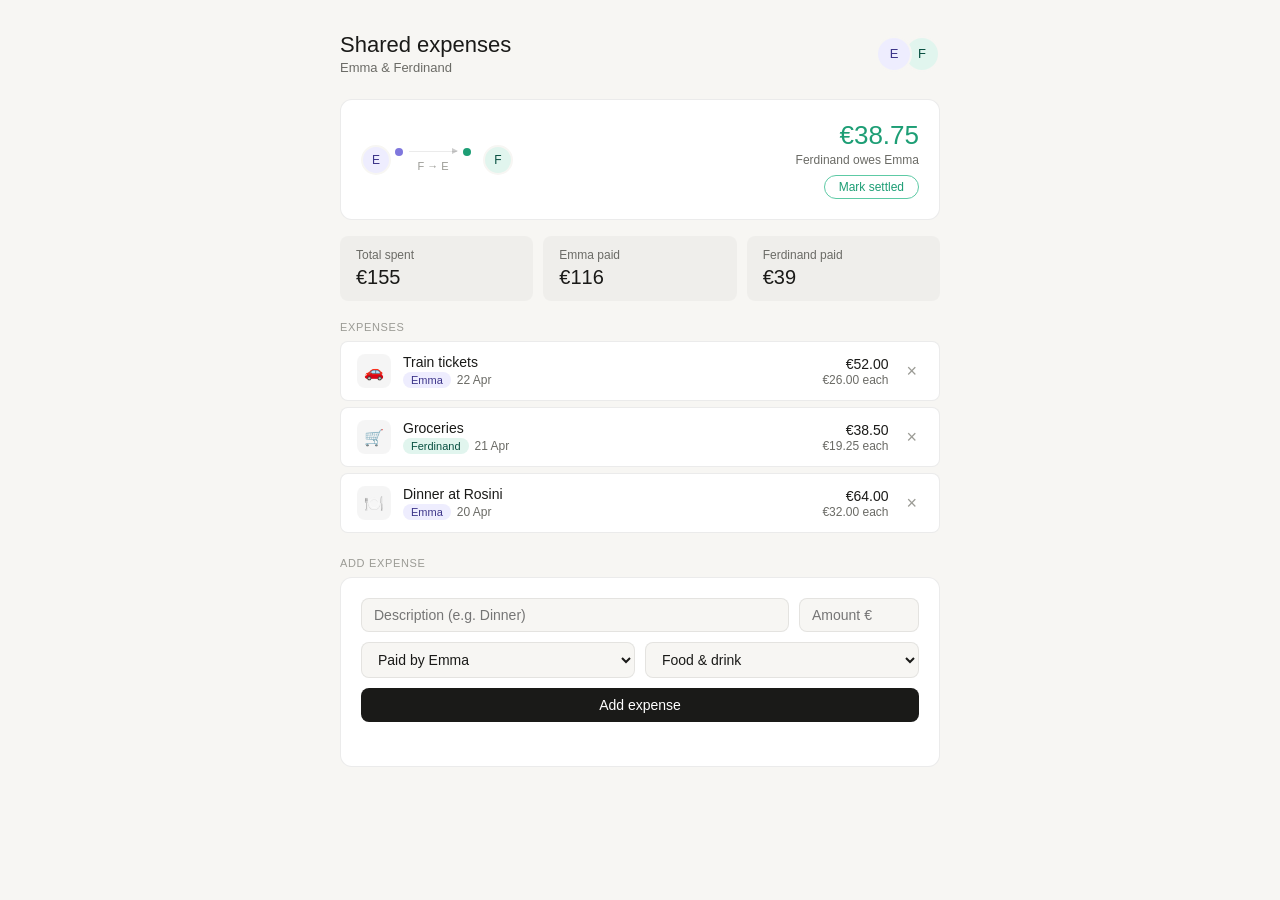
==== index.html @ 4641d456 "initial draft" ====
<!doctype html>
<html lang="en">
    <head>
        <meta charset="UTF-8" />
        <meta name="viewport" content="width=device-width, initial-scale=1.0" />
        <title>Emma & Ferdinand — Shared Expenses</title>
        <style>
            *,
            *::before,
            *::after {
                box-sizing: border-box;
                margin: 0;
                padding: 0;
            }

            :root {
                --bg: #f7f6f3;
                --surface: #ffffff;
                --border: rgba(0, 0, 0, 0.08);
                --border-hover: rgba(0, 0, 0, 0.16);
                --text-primary: #1a1a18;
                --text-secondary: #6b6b66;
                --text-muted: #9b9b95;
                --purple-bg: #eeedfe;
                --purple-text: #3c3489;
                --teal-bg: #e1f5ee;
                --teal-text: #085041;
                --teal-mid: #1d9e75;
                --coral: #d85a30;
                --radius-md: 8px;
                --radius-lg: 12px;
            }

            body {
                font-family:
                    -apple-system, BlinkMacSystemFont, "Segoe UI", sans-serif;
                background: var(--bg);
                color: var(--text-primary);
                min-height: 100vh;
                padding: 2rem 1rem;
            }

            .app {
                max-width: 600px;
                margin: 0 auto;
            }

            /* Header */
            .header {
                display: flex;
                align-items: center;
                justify-content: space-between;
                margin-bottom: 1.5rem;
            }
            .header h1 {
                font-size: 22px;
                font-weight: 500;
            }
            .header .subtitle {
                font-size: 13px;
                color: var(--text-secondary);
                margin-top: 2px;
            }
            .avatars {
                display: flex;
            }
            .avatar {
                width: 36px;
                height: 36px;
                border-radius: 50%;
                display: flex;
                align-items: center;
                justify-content: center;
                font-size: 13px;
                font-weight: 500;
                border: 2px solid var(--bg);
            }
            .av-e {
                background: var(--purple-bg);
                color: var(--purple-text);
                margin-right: -8px;
                z-index: 1;
            }
            .av-f {
                background: var(--teal-bg);
                color: var(--teal-text);
            }

            /* Balance card */
            .balance-card {
                background: var(--surface);
                border: 0.5px solid var(--border);
                border-radius: var(--radius-lg);
                padding: 1.25rem;
                display: flex;
                align-items: center;
                justify-content: space-between;
                margin-bottom: 1rem;
            }
            .balance-people {
                display: flex;
                align-items: center;
                gap: 12px;
            }
            .balance-arrow {
                display: flex;
                flex-direction: column;
                align-items: center;
                gap: 4px;
            }
            .arrow-track {
                display: flex;
                align-items: center;
                gap: 6px;
            }
            .dot {
                width: 8px;
                height: 8px;
                border-radius: 50%;
            }
            .dot-e {
                background: #7f77dd;
            }
            .dot-f {
                background: var(--teal-mid);
            }
            .track-line {
                width: 48px;
                height: 1px;
                background: var(--border);
                position: relative;
            }
            .track-line::after {
                content: "";
                position: absolute;
                right: -1px;
                top: -3px;
                border-left: 6px solid rgba(0, 0, 0, 0.2);
                border-top: 3.5px solid transparent;
                border-bottom: 3.5px solid transparent;
            }
            .arrow-label {
                font-size: 11px;
                color: var(--text-muted);
            }
            .balance-amount {
                font-size: 26px;
                font-weight: 500;
                text-align: right;
            }
            .balance-amount.settled {
                color: var(--text-secondary);
            }
            .balance-amount.owes {
                color: var(--coral);
            }
            .balance-amount.owed {
                color: var(--teal-mid);
            }
            .balance-sublabel {
                font-size: 12px;
                color: var(--text-secondary);
                text-align: right;
                margin-top: 2px;
            }
            .settle-btn {
                display: block;
                margin-top: 8px;
                margin-left: auto;
                font-size: 12px;
                padding: 4px 14px;
                cursor: pointer;
                background: none;
                border: 0.5px solid #5dcaa5;
                color: var(--teal-mid);
                border-radius: 20px;
            }
            .settle-btn:hover {
                background: var(--teal-bg);
            }

            /* Stats */
            .stats {
                display: grid;
                grid-template-columns: repeat(3, 1fr);
                gap: 10px;
                margin-bottom: 1.25rem;
            }
            .stat {
                background: rgba(0, 0, 0, 0.03);
                border-radius: var(--radius-md);
                padding: 0.75rem 1rem;
            }
            .stat-label {
                font-size: 12px;
                color: var(--text-secondary);
                margin-bottom: 4px;
            }
            .stat-val {
                font-size: 20px;
                font-weight: 500;
            }

            /* Section title */
            .section-title {
                font-size: 11px;
                font-weight: 500;
                text-transform: uppercase;
                letter-spacing: 0.06em;
                color: var(--text-muted);
                margin-bottom: 8px;
                margin-top: 1.25rem;
            }

            /* Expense list */
            .expense-list {
                display: flex;
                flex-direction: column;
                gap: 6px;
            }
            .expense-item {
                background: var(--surface);
                border: 0.5px solid var(--border);
                border-radius: var(--radius-md);
                padding: 0.75rem 1rem;
                display: flex;
                align-items: center;
                gap: 12px;
                transition: border-color 0.15s;
            }
            .expense-item:hover {
                border-color: var(--border-hover);
            }
            .expense-icon {
                width: 34px;
                height: 34px;
                border-radius: var(--radius-md);
                background: rgba(0, 0, 0, 0.04);
                display: flex;
                align-items: center;
                justify-content: center;
                font-size: 16px;
                flex-shrink: 0;
            }
            .expense-desc {
                flex: 1;
                min-width: 0;
            }
            .expense-desc .name {
                font-size: 14px;
                font-weight: 500;
                white-space: nowrap;
                overflow: hidden;
                text-overflow: ellipsis;
            }
            .expense-desc .meta {
                font-size: 12px;
                color: var(--text-secondary);
                margin-top: 2px;
                display: flex;
                align-items: center;
                gap: 6px;
            }
            .paid-badge {
                font-size: 11px;
                padding: 2px 8px;
                border-radius: 20px;
            }
            .paid-e {
                background: var(--purple-bg);
                color: var(--purple-text);
            }
            .paid-f {
                background: var(--teal-bg);
                color: var(--teal-text);
            }
            .expense-right {
                text-align: right;
                flex-shrink: 0;
            }
            .expense-total {
                font-size: 14px;
                font-weight: 500;
            }
            .expense-split {
                font-size: 12px;
                color: var(--text-secondary);
                margin-top: 1px;
            }
            .remove-btn {
                background: none;
                border: none;
                cursor: pointer;
                color: var(--text-muted);
                font-size: 18px;
                line-height: 1;
                padding: 4px 6px;
                border-radius: 4px;
                transition:
                    color 0.1s,
                    background 0.1s;
            }
            .remove-btn:hover {
                color: var(--coral);
                background: #fef2ee;
            }
            .empty {
                text-align: center;
                padding: 2.5rem;
                color: var(--text-muted);
                font-size: 14px;
            }

            /* Add expense form */
            .add-form {
                background: var(--surface);
                border: 0.5px solid var(--border);
                border-radius: var(--radius-lg);
                padding: 1.25rem;
                margin-top: 0.5rem;
            }
            .form-row {
                display: flex;
                gap: 10px;
                margin-bottom: 10px;
                flex-wrap: wrap;
            }
            .form-row input,
            .form-row select {
                flex: 1;
                min-width: 120px;
                padding: 8px 12px;
                font-size: 14px;
                border: 0.5px solid var(--border);
                border-radius: var(--radius-md);
                background: var(--bg);
                color: var(--text-primary);
                outline: none;
                transition: border-color 0.15s;
            }
            .form-row input:focus,
            .form-row select:focus {
                border-color: var(--border-hover);
            }
            .form-row input[type="number"] {
                flex: 0 0 110px;
            }
            .add-btn {
                width: 100%;
                padding: 9px;
                font-size: 14px;
                cursor: pointer;
                background: var(--text-primary);
                color: #fff;
                border: none;
                border-radius: var(--radius-md);
                transition: opacity 0.15s;
            }
            .add-btn:hover {
                opacity: 0.85;
            }
            .add-btn:disabled {
                opacity: 0.4;
                cursor: not-allowed;
            }
            .status-msg {
                font-size: 12px;
                margin-top: 8px;
                text-align: center;
                min-height: 16px;
            }
            .status-msg.ok {
                color: var(--teal-mid);
            }
            .status-msg.err {
                color: var(--coral);
            }
        </style>
    </head>
    <body>
        <div class="app">
            <div class="header">
                <div>
                    <h1>Shared expenses</h1>
                    <div class="subtitle">Emma &amp; Ferdinand</div>
                </div>
                <div class="avatars">
                    <div class="avatar av-e">E</div>
                    <div class="avatar av-f">F</div>
                </div>
            </div>

            <!-- Balance -->
            <div class="balance-card">
                <div class="balance-people">
                    <div
                        class="avatar av-e"
                        style="width: 30px; height: 30px; font-size: 12px"
                    >
                        E
                    </div>
                    <div class="balance-arrow">
                        <div class="arrow-track">
                            <div class="dot dot-e"></div>
                            <div class="track-line"></div>
                            <div class="dot dot-f"></div>
                        </div>
                        <div class="arrow-label" id="arrow-label">even</div>
                    </div>
                    <div
                        class="avatar av-f"
                        style="width: 30px; height: 30px; font-size: 12px"
                    >
                        F
                    </div>
                </div>
                <div>
                    <div class="balance-amount settled" id="balance-amount">
                        €0.00
                    </div>
                    <div class="balance-sublabel" id="balance-label">
                        all settled up
                    </div>
                    <button
                        class="settle-btn"
                        id="settle-btn"
                        onclick="settle()"
                        style="display: none"
                    >
                        Mark settled
                    </button>
                </div>
            </div>

            <!-- Stats -->
            <div class="stats">
                <div class="stat">
                    <div class="stat-label">Total spent</div>
                    <div class="stat-val" id="total-spent">€0</div>
                </div>
                <div class="stat">
                    <div class="stat-label">Emma paid</div>
                    <div class="stat-val" id="emma-paid">€0</div>
                </div>
                <div class="stat">
                    <div class="stat-label">Ferdinand paid</div>
                    <div class="stat-val" id="ferd-paid">€0</div>
                </div>
            </div>

            <!-- Expense list -->
            <div class="section-title">Expenses</div>
            <div class="expense-list" id="expense-list">
                <div class="empty" id="empty-state">
                    No expenses yet. Add one below.
                </div>
            </div>

            <!-- Add expense form -->
            <div class="section-title" style="margin-top: 1.5rem">
                Add expense
            </div>
            <div class="add-form">
                <div class="form-row">
                    <input
                        type="text"
                        id="desc"
                        placeholder="Description (e.g. Dinner)"
                    />
                    <input
                        type="number"
                        id="amount"
                        placeholder="Amount €"
                        min="0"
                        step="0.01"
                    />
                </div>
                <div class="form-row">
                    <select id="paidby">
                        <option value="Emma">Paid by Emma</option>
                        <option value="Ferdinand">Paid by Ferdinand</option>
                    </select>
                    <select id="category">
                        <option value="🍽️">Food &amp; drink</option>
                        <option value="🏠">Housing</option>
                        <option value="🚗">Transport</option>
                        <option value="🛒">Groceries</option>
                        <option value="🎬">Entertainment</option>
                        <option value="💊">Health</option>
                        <option value="✈️">Travel</option>
                        <option value="📦">Other</option>
                    </select>
                </div>
                <button class="add-btn" id="add-btn" onclick="addExpense()">
                    Add expense
                </button>
                <div class="status-msg" id="status-msg"></div>
            </div>
        </div>

        <script>
            /**
             * POST /api/expenses
             *
             * Request body (JSON):
             * {
             *   "description": "Dinner at Rosini",
             *   "amount":      64.00,
             *   "paid_by":     "Emma",           // "Emma" | "Ferdinand"
             *   "category":    "🍽️",
             *   "date":        "2024-04-22"       // ISO date string
             * }
             *
             * Expected response (JSON):
             * {
             *   "id":          "abc123",
             *   "description": "Dinner at Rosini",
             *   "amount":      64.00,
             *   "paid_by":     "Emma",
             *   "category":    "🍽️",
             *   "date":        "2024-04-22"
             * }
             */
            const API_ENDPOINT = "/api/expenses";

            let expenses = [
                {
                    id: "1",
                    description: "Dinner at Rosini",
                    amount: 64,
                    paid_by: "Emma",
                    category: "🍽️",
                    date: "2024-04-20",
                },
                {
                    id: "2",
                    description: "Groceries",
                    amount: 38.5,
                    paid_by: "Ferdinand",
                    category: "🛒",
                    date: "2024-04-21",
                },
                {
                    id: "3",
                    description: "Train tickets",
                    amount: 52,
                    paid_by: "Emma",
                    category: "🚗",
                    date: "2024-04-22",
                },
            ];

            function fmt(n) {
                return "€" + n.toFixed(2);
            }
            function fmtDate(iso) {
                const d = new Date(iso + "T00:00:00");
                return d.toLocaleDateString("en-GB", {
                    month: "short",
                    day: "numeric",
                });
            }

            function render() {
                let emmaPaid = 0,
                    ferdPaid = 0;
                expenses.forEach((e) => {
                    if (e.paid_by === "Emma") emmaPaid += e.amount;
                    else ferdPaid += e.amount;
                });
                const total = emmaPaid + ferdPaid;
                const emmaOwes = total / 2 - emmaPaid;

                document.getElementById("total-spent").textContent =
                    "€" + Math.round(total);
                document.getElementById("emma-paid").textContent =
                    "€" + Math.round(emmaPaid);
                document.getElementById("ferd-paid").textContent =
                    "€" + Math.round(ferdPaid);

                const balEl = document.getElementById("balance-amount");
                const lblEl = document.getElementById("balance-label");
                const arrowEl = document.getElementById("arrow-label");
                const btn = document.getElementById("settle-btn");
                const diff = Math.abs(emmaOwes);

                if (diff < 0.01) {
                    balEl.textContent = "€0.00";
                    balEl.className = "balance-amount settled";
                    lblEl.textContent = "all settled up";
                    arrowEl.textContent = "even";
                    btn.style.display = "none";
                } else if (emmaOwes > 0) {
                    balEl.textContent = fmt(diff);
                    balEl.className = "balance-amount owes";
                    lblEl.textContent = "Emma owes Ferdinand";
                    arrowEl.textContent = "E → F";
                    btn.style.display = "block";
                } else {
                    balEl.textContent = fmt(diff);
                    balEl.className = "balance-amount owed";
                    lblEl.textContent = "Ferdinand owes Emma";
                    arrowEl.textContent = "F → E";
                    btn.style.display = "block";
                }

                const list = document.getElementById("expense-list");
                const empty = document.getElementById("empty-state");

                list.querySelectorAll(".expense-item").forEach((el) =>
                    el.remove(),
                );

                if (expenses.length === 0) {
                    empty.style.display = "block";
                    return;
                }
                empty.style.display = "none";

                [...expenses].reverse().forEach((exp, revIdx) => {
                    const origIdx = expenses.length - 1 - revIdx;
                    const each = (exp.amount / 2).toFixed(2);
                    const badge = exp.paid_by === "Emma" ? "paid-e" : "paid-f";
                    const item = document.createElement("div");
                    item.className = "expense-item";
                    item.innerHTML = `
        <div class="expense-icon">${exp.category}</div>
        <div class="expense-desc">
          <div class="name">${exp.description}</div>
          <div class="meta">
            <span class="paid-badge ${badge}">${exp.paid_by}</span>
            ${exp.date ? fmtDate(exp.date) : "Today"}
          </div>
        </div>
        <div class="expense-right">
          <div class="expense-total">${fmt(exp.amount)}</div>
          <div class="expense-split">€${each} each</div>
        </div>
        <button class="remove-btn" onclick="removeExpense(${origIdx})" title="Remove">×</button>
      `;
                    list.appendChild(item);
                });
            }

            function setStatus(msg, type) {
                const el = document.getElementById("status-msg");
                el.textContent = msg;
                el.className = "status-msg " + (type || "");
            }

            async function addExpense() {
                const desc = document.getElementById("desc").value.trim();
                const amount = parseFloat(
                    document.getElementById("amount").value,
                );
                const paid_by = document.getElementById("paidby").value;
                const category = document.getElementById("category").value;

                if (!desc || isNaN(amount) || amount <= 0) {
                    setStatus(
                        "Please fill in a description and a valid amount.",
                        "err",
                    );
                    return;
                }

                const today = new Date().toISOString().slice(0, 10);
                const payload = {
                    description: desc,
                    amount,
                    paid_by,
                    category,
                    date: today,
                };

                const btn = document.getElementById("add-btn");
                btn.disabled = true;
                btn.textContent = "Saving…";
                setStatus("");

                try {
                    const res = await fetch(API_ENDPOINT, {
                        method: "POST",
                        headers: { "Content-Type": "application/json" },
                        body: JSON.stringify(payload),
                    });

                    if (!res.ok) {
                        const err = await res.text();
                        throw new Error(err || `Server error ${res.status}`);
                    }

                    const saved = await res.json();
                    expenses.push(saved);
                    document.getElementById("desc").value = "";
                    document.getElementById("amount").value = "";
                    setStatus("Expense added.", "ok");
                    render();
                } catch (err) {
                    console.error("POST /api/expenses failed:", err);
                    // Fallback: add locally so the UI still works without a backend
                    expenses.push({ id: Date.now().toString(), ...payload });
                    render();
                    setStatus("Saved locally (backend unreachable).", "err");
                } finally {
                    btn.disabled = false;
                    btn.textContent = "Add expense";
                }
            }

            function removeExpense(idx) {
                expenses.splice(idx, 1);
                render();
            }

            function settle() {
                expenses = [];
                render();
            }

            render();
        </script>
    </body>
</html>
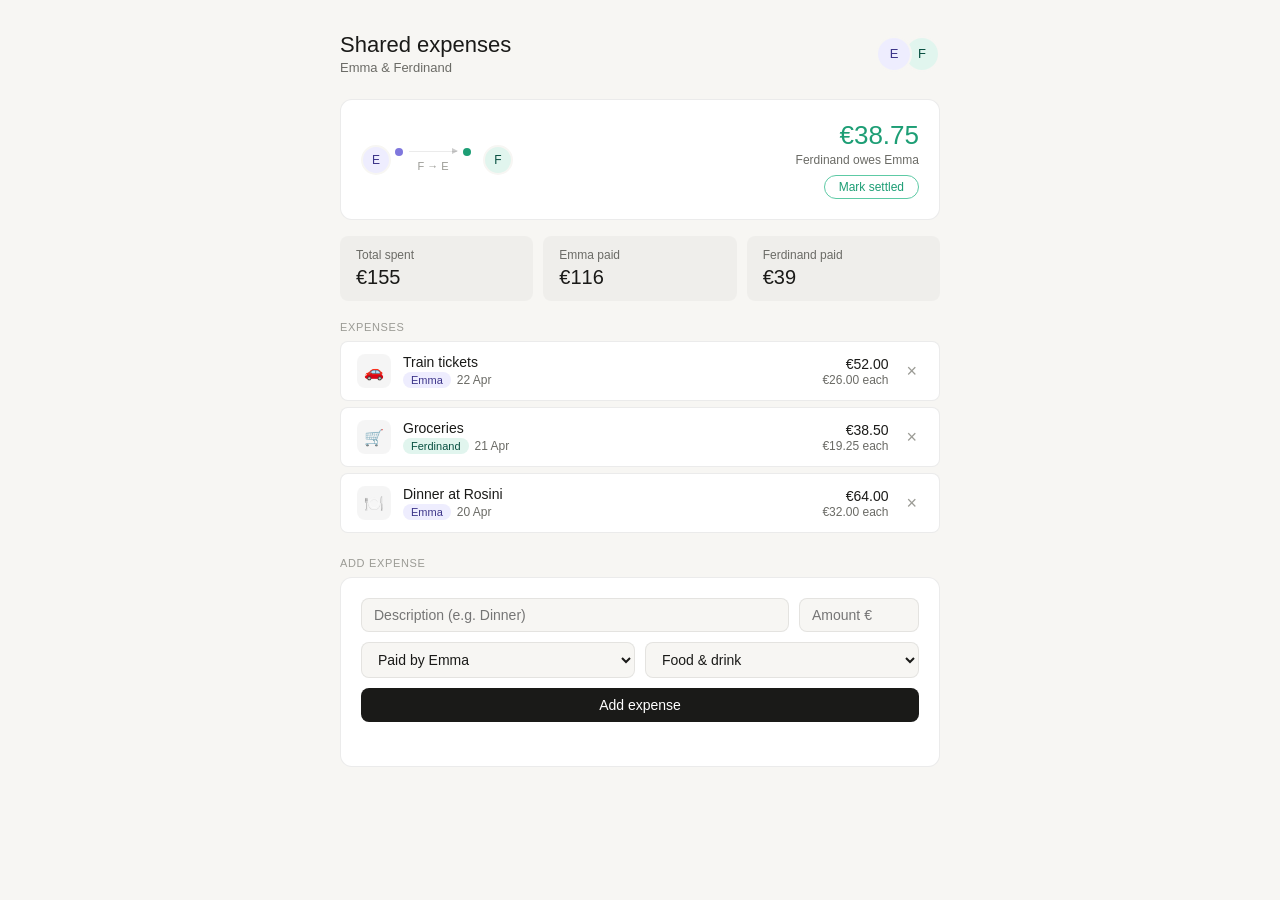
==== commit 55217072: "split into html css and js" ====
--- a/index.html
+++ b/index.html
@@ -1,724 +1,101 @@
-<!doctype html>
+<!DOCTYPE html>
 <html lang="en">
-    <head>
-        <meta charset="UTF-8" />
-        <meta name="viewport" content="width=device-width, initial-scale=1.0" />
-        <title>Emma & Ferdinand — Shared Expenses</title>
-        <style>
-            *,
-            *::before,
-            *::after {
-                box-sizing: border-box;
-                margin: 0;
-                padding: 0;
-            }
+<head>
+  <meta charset="UTF-8" />
+  <meta name="viewport" content="width=device-width, initial-scale=1.0" />
+  <title>Emma & Ferdinand — Shared Expenses</title>
+  <link rel="stylesheet" href="style.css" />
+</head>
+<body>
+<div class="app">
 
-            :root {
-                --bg: #f7f6f3;
-                --surface: #ffffff;
-                --border: rgba(0, 0, 0, 0.08);
-                --border-hover: rgba(0, 0, 0, 0.16);
-                --text-primary: #1a1a18;
-                --text-secondary: #6b6b66;
-                --text-muted: #9b9b95;
-                --purple-bg: #eeedfe;
-                --purple-text: #3c3489;
-                --teal-bg: #e1f5ee;
-                --teal-text: #085041;
-                --teal-mid: #1d9e75;
-                --coral: #d85a30;
-                --radius-md: 8px;
-                --radius-lg: 12px;
-            }
+  <!-- Header -->
+  <div class="header">
+    <div>
+      <h1>Shared expenses</h1>
+      <div class="subtitle">Emma &amp; Ferdinand</div>
+    </div>
+    <div class="avatars">
+      <div class="avatar av-e">E</div>
+      <div class="avatar av-f">F</div>
+    </div>
+  </div>
 
-            body {
-                font-family:
-                    -apple-system, BlinkMacSystemFont, "Segoe UI", sans-serif;
-                background: var(--bg);
-                color: var(--text-primary);
-                min-height: 100vh;
-                padding: 2rem 1rem;
-            }
+  <!-- Balance card -->
+  <div class="balance-card">
+    <div class="balance-people">
+      <div class="avatar av-e" style="width:30px;height:30px;font-size:12px">E</div>
+      <div class="balance-arrow">
+        <div class="arrow-track">
+          <div class="dot dot-e"></div>
+          <div class="track-line"></div>
+          <div class="dot dot-f"></div>
+        </div>
+        <div class="arrow-label" id="arrow-label">even</div>
+      </div>
+      <div class="avatar av-f" style="width:30px;height:30px;font-size:12px">F</div>
+    </div>
+    <div>
+      <div class="balance-amount settled" id="balance-amount">€0.00</div>
+      <div class="balance-sublabel" id="balance-label">all settled up</div>
+      <button class="settle-btn" id="settle-btn" onclick="settle()" style="display:none">Mark settled</button>
+    </div>
+  </div>
 
-            .app {
-                max-width: 600px;
-                margin: 0 auto;
-            }
+  <!-- Stats -->
+  <div class="stats">
+    <div class="stat">
+      <div class="stat-label">Total spent</div>
+      <div class="stat-val" id="total-spent">€0</div>
+    </div>
+    <div class="stat">
+      <div class="stat-label">Emma paid</div>
+      <div class="stat-val" id="emma-paid">€0</div>
+    </div>
+    <div class="stat">
+      <div class="stat-label">Ferdinand paid</div>
+      <div class="stat-val" id="ferd-paid">€0</div>
+    </div>
+  </div>
 
-            /* Header */
-            .header {
-                display: flex;
-                align-items: center;
-                justify-content: space-between;
-                margin-bottom: 1.5rem;
-            }
-            .header h1 {
-                font-size: 22px;
-                font-weight: 500;
-            }
-            .header .subtitle {
-                font-size: 13px;
-                color: var(--text-secondary);
-                margin-top: 2px;
-            }
-            .avatars {
-                display: flex;
-            }
-            .avatar {
-                width: 36px;
-                height: 36px;
-                border-radius: 50%;
-                display: flex;
-                align-items: center;
-                justify-content: center;
-                font-size: 13px;
-                font-weight: 500;
-                border: 2px solid var(--bg);
-            }
-            .av-e {
-                background: var(--purple-bg);
-                color: var(--purple-text);
-                margin-right: -8px;
-                z-index: 1;
-            }
-            .av-f {
-                background: var(--teal-bg);
-                color: var(--teal-text);
-            }
+  <!-- Expense list -->
+  <div class="section-title">Expenses</div>
+  <div class="offline-banner" id="offline-banner">
+    <div class="offline-dot"></div>
+    Backend unreachable — changes saved locally only
+  </div>
+  <div class="expense-list" id="expense-list">
+    <div class="empty" id="empty-state">No expenses yet. Add one below.</div>
+  </div>
 
-            /* Balance card */
-            .balance-card {
-                background: var(--surface);
-                border: 0.5px solid var(--border);
-                border-radius: var(--radius-lg);
-                padding: 1.25rem;
-                display: flex;
-                align-items: center;
-                justify-content: space-between;
-                margin-bottom: 1rem;
-            }
-            .balance-people {
-                display: flex;
-                align-items: center;
-                gap: 12px;
-            }
-            .balance-arrow {
-                display: flex;
-                flex-direction: column;
-                align-items: center;
-                gap: 4px;
-            }
-            .arrow-track {
-                display: flex;
-                align-items: center;
-                gap: 6px;
-            }
-            .dot {
-                width: 8px;
-                height: 8px;
-                border-radius: 50%;
-            }
-            .dot-e {
-                background: #7f77dd;
-            }
-            .dot-f {
-                background: var(--teal-mid);
-            }
-            .track-line {
-                width: 48px;
-                height: 1px;
-                background: var(--border);
-                position: relative;
-            }
-            .track-line::after {
-                content: "";
-                position: absolute;
-                right: -1px;
-                top: -3px;
-                border-left: 6px solid rgba(0, 0, 0, 0.2);
-                border-top: 3.5px solid transparent;
-                border-bottom: 3.5px solid transparent;
-            }
-            .arrow-label {
-                font-size: 11px;
-                color: var(--text-muted);
-            }
-            .balance-amount {
-                font-size: 26px;
-                font-weight: 500;
-                text-align: right;
-            }
-            .balance-amount.settled {
-                color: var(--text-secondary);
-            }
-            .balance-amount.owes {
-                color: var(--coral);
-            }
-            .balance-amount.owed {
-                color: var(--teal-mid);
-            }
-            .balance-sublabel {
-                font-size: 12px;
-                color: var(--text-secondary);
-                text-align: right;
-                margin-top: 2px;
-            }
-            .settle-btn {
-                display: block;
-                margin-top: 8px;
-                margin-left: auto;
-                font-size: 12px;
-                padding: 4px 14px;
-                cursor: pointer;
-                background: none;
-                border: 0.5px solid #5dcaa5;
-                color: var(--teal-mid);
-                border-radius: 20px;
-            }
-            .settle-btn:hover {
-                background: var(--teal-bg);
-            }
+  <!-- Add expense form -->
+  <div class="section-title" style="margin-top:1.5rem">Add expense</div>
+  <div class="add-form">
+    <div class="form-row">
+      <input type="text"   id="desc"   placeholder="Description (e.g. Dinner)" />
+      <input type="number" id="amount" placeholder="Amount €" min="0" step="0.01" />
+    </div>
+    <div class="form-row">
+      <select id="paidby">
+        <option value="Emma">Paid by Emma</option>
+        <option value="Ferdinand">Paid by Ferdinand</option>
+      </select>
+      <select id="category">
+        <option value="🍽️">Food &amp; drink</option>
+        <option value="🏠">Housing</option>
+        <option value="🚗">Transport</option>
+        <option value="🛒">Groceries</option>
+        <option value="🎬">Entertainment</option>
+        <option value="💊">Health</option>
+        <option value="✈️">Travel</option>
+        <option value="📦">Other</option>
+      </select>
+    </div>
+    <button class="add-btn" id="add-btn" onclick="addExpense()">Add expense</button>
+    <div class="status-msg" id="status-msg"></div>
+  </div>
 
-            /* Stats */
-            .stats {
-                display: grid;
-                grid-template-columns: repeat(3, 1fr);
-                gap: 10px;
-                margin-bottom: 1.25rem;
-            }
-            .stat {
-                background: rgba(0, 0, 0, 0.03);
-                border-radius: var(--radius-md);
-                padding: 0.75rem 1rem;
-            }
-            .stat-label {
-                font-size: 12px;
-                color: var(--text-secondary);
-                margin-bottom: 4px;
-            }
-            .stat-val {
-                font-size: 20px;
-                font-weight: 500;
-            }
-
-            /* Section title */
-            .section-title {
-                font-size: 11px;
-                font-weight: 500;
-                text-transform: uppercase;
-                letter-spacing: 0.06em;
-                color: var(--text-muted);
-                margin-bottom: 8px;
-                margin-top: 1.25rem;
-            }
-
-            /* Expense list */
-            .expense-list {
-                display: flex;
-                flex-direction: column;
-                gap: 6px;
-            }
-            .expense-item {
-                background: var(--surface);
-                border: 0.5px solid var(--border);
-                border-radius: var(--radius-md);
-                padding: 0.75rem 1rem;
-                display: flex;
-                align-items: center;
-                gap: 12px;
-                transition: border-color 0.15s;
-            }
-            .expense-item:hover {
-                border-color: var(--border-hover);
-            }
-            .expense-icon {
-                width: 34px;
-                height: 34px;
-                border-radius: var(--radius-md);
-                background: rgba(0, 0, 0, 0.04);
-                display: flex;
-                align-items: center;
-                justify-content: center;
-                font-size: 16px;
-                flex-shrink: 0;
-            }
-            .expense-desc {
-                flex: 1;
-                min-width: 0;
-            }
-            .expense-desc .name {
-                font-size: 14px;
-                font-weight: 500;
-                white-space: nowrap;
-                overflow: hidden;
-                text-overflow: ellipsis;
-            }
-            .expense-desc .meta {
-                font-size: 12px;
-                color: var(--text-secondary);
-                margin-top: 2px;
-                display: flex;
-                align-items: center;
-                gap: 6px;
-            }
-            .paid-badge {
-                font-size: 11px;
-                padding: 2px 8px;
-                border-radius: 20px;
-            }
-            .paid-e {
-                background: var(--purple-bg);
-                color: var(--purple-text);
-            }
-            .paid-f {
-                background: var(--teal-bg);
-                color: var(--teal-text);
-            }
-            .expense-right {
-                text-align: right;
-                flex-shrink: 0;
-            }
-            .expense-total {
-                font-size: 14px;
-                font-weight: 500;
-            }
-            .expense-split {
-                font-size: 12px;
-                color: var(--text-secondary);
-                margin-top: 1px;
-            }
-            .remove-btn {
-                background: none;
-                border: none;
-                cursor: pointer;
-                color: var(--text-muted);
-                font-size: 18px;
-                line-height: 1;
-                padding: 4px 6px;
-                border-radius: 4px;
-                transition:
-                    color 0.1s,
-                    background 0.1s;
-            }
-            .remove-btn:hover {
-                color: var(--coral);
-                background: #fef2ee;
-            }
-            .empty {
-                text-align: center;
-                padding: 2.5rem;
-                color: var(--text-muted);
-                font-size: 14px;
-            }
-
-            /* Add expense form */
-            .add-form {
-                background: var(--surface);
-                border: 0.5px solid var(--border);
-                border-radius: var(--radius-lg);
-                padding: 1.25rem;
-                margin-top: 0.5rem;
-            }
-            .form-row {
-                display: flex;
-                gap: 10px;
-                margin-bottom: 10px;
-                flex-wrap: wrap;
-            }
-            .form-row input,
-            .form-row select {
-                flex: 1;
-                min-width: 120px;
-                padding: 8px 12px;
-                font-size: 14px;
-                border: 0.5px solid var(--border);
-                border-radius: var(--radius-md);
-                background: var(--bg);
-                color: var(--text-primary);
-                outline: none;
-                transition: border-color 0.15s;
-            }
-            .form-row input:focus,
-            .form-row select:focus {
-                border-color: var(--border-hover);
-            }
-            .form-row input[type="number"] {
-                flex: 0 0 110px;
-            }
-            .add-btn {
-                width: 100%;
-                padding: 9px;
-                font-size: 14px;
-                cursor: pointer;
-                background: var(--text-primary);
-                color: #fff;
-                border: none;
-                border-radius: var(--radius-md);
-                transition: opacity 0.15s;
-            }
-            .add-btn:hover {
-                opacity: 0.85;
-            }
-            .add-btn:disabled {
-                opacity: 0.4;
-                cursor: not-allowed;
-            }
-            .status-msg {
-                font-size: 12px;
-                margin-top: 8px;
-                text-align: center;
-                min-height: 16px;
-            }
-            .status-msg.ok {
-                color: var(--teal-mid);
-            }
-            .status-msg.err {
-                color: var(--coral);
-            }
-        </style>
-    </head>
-    <body>
-        <div class="app">
-            <div class="header">
-                <div>
-                    <h1>Shared expenses</h1>
-                    <div class="subtitle">Emma &amp; Ferdinand</div>
-                </div>
-                <div class="avatars">
-                    <div class="avatar av-e">E</div>
-                    <div class="avatar av-f">F</div>
-                </div>
-            </div>
-
-            <!-- Balance -->
-            <div class="balance-card">
-                <div class="balance-people">
-                    <div
-                        class="avatar av-e"
-                        style="width: 30px; height: 30px; font-size: 12px"
-                    >
-                        E
-                    </div>
-                    <div class="balance-arrow">
-                        <div class="arrow-track">
-                            <div class="dot dot-e"></div>
-                            <div class="track-line"></div>
-                            <div class="dot dot-f"></div>
-                        </div>
-                        <div class="arrow-label" id="arrow-label">even</div>
-                    </div>
-                    <div
-                        class="avatar av-f"
-                        style="width: 30px; height: 30px; font-size: 12px"
-                    >
-                        F
-                    </div>
-                </div>
-                <div>
-                    <div class="balance-amount settled" id="balance-amount">
-                        €0.00
-                    </div>
-                    <div class="balance-sublabel" id="balance-label">
-                        all settled up
-                    </div>
-                    <button
-                        class="settle-btn"
-                        id="settle-btn"
-                        onclick="settle()"
-                        style="display: none"
-                    >
-                        Mark settled
-                    </button>
-                </div>
-            </div>
-
-            <!-- Stats -->
-            <div class="stats">
-                <div class="stat">
-                    <div class="stat-label">Total spent</div>
-                    <div class="stat-val" id="total-spent">€0</div>
-                </div>
-                <div class="stat">
-                    <div class="stat-label">Emma paid</div>
-                    <div class="stat-val" id="emma-paid">€0</div>
-                </div>
-                <div class="stat">
-                    <div class="stat-label">Ferdinand paid</div>
-                    <div class="stat-val" id="ferd-paid">€0</div>
-                </div>
-            </div>
-
-            <!-- Expense list -->
-            <div class="section-title">Expenses</div>
-            <div class="expense-list" id="expense-list">
-                <div class="empty" id="empty-state">
-                    No expenses yet. Add one below.
-                </div>
-            </div>
-
-            <!-- Add expense form -->
-            <div class="section-title" style="margin-top: 1.5rem">
-                Add expense
-            </div>
-            <div class="add-form">
-                <div class="form-row">
-                    <input
-                        type="text"
-                        id="desc"
-                        placeholder="Description (e.g. Dinner)"
-                    />
-                    <input
-                        type="number"
-                        id="amount"
-                        placeholder="Amount €"
-                        min="0"
-                        step="0.01"
-                    />
-                </div>
-                <div class="form-row">
-                    <select id="paidby">
-                        <option value="Emma">Paid by Emma</option>
-                        <option value="Ferdinand">Paid by Ferdinand</option>
-                    </select>
-                    <select id="category">
-                        <option value="🍽️">Food &amp; drink</option>
-                        <option value="🏠">Housing</option>
-                        <option value="🚗">Transport</option>
-                        <option value="🛒">Groceries</option>
-                        <option value="🎬">Entertainment</option>
-                        <option value="💊">Health</option>
-                        <option value="✈️">Travel</option>
-                        <option value="📦">Other</option>
-                    </select>
-                </div>
-                <button class="add-btn" id="add-btn" onclick="addExpense()">
-                    Add expense
-                </button>
-                <div class="status-msg" id="status-msg"></div>
-            </div>
-        </div>
-
-        <script>
-            /**
-             * POST /api/expenses
-             *
-             * Request body (JSON):
-             * {
-             *   "description": "Dinner at Rosini",
-             *   "amount":      64.00,
-             *   "paid_by":     "Emma",           // "Emma" | "Ferdinand"
-             *   "category":    "🍽️",
-             *   "date":        "2024-04-22"       // ISO date string
-             * }
-             *
-             * Expected response (JSON):
-             * {
-             *   "id":          "abc123",
-             *   "description": "Dinner at Rosini",
-             *   "amount":      64.00,
-             *   "paid_by":     "Emma",
-             *   "category":    "🍽️",
-             *   "date":        "2024-04-22"
-             * }
-             */
-            const API_ENDPOINT = "/api/expenses";
-
-            let expenses = [
-                {
-                    id: "1",
-                    description: "Dinner at Rosini",
-                    amount: 64,
-                    paid_by: "Emma",
-                    category: "🍽️",
-                    date: "2024-04-20",
-                },
-                {
-                    id: "2",
-                    description: "Groceries",
-                    amount: 38.5,
-                    paid_by: "Ferdinand",
-                    category: "🛒",
-                    date: "2024-04-21",
-                },
-                {
-                    id: "3",
-                    description: "Train tickets",
-                    amount: 52,
-                    paid_by: "Emma",
-                    category: "🚗",
-                    date: "2024-04-22",
-                },
-            ];
-
-            function fmt(n) {
-                return "€" + n.toFixed(2);
-            }
-            function fmtDate(iso) {
-                const d = new Date(iso + "T00:00:00");
-                return d.toLocaleDateString("en-GB", {
-                    month: "short",
-                    day: "numeric",
-                });
-            }
-
-            function render() {
-                let emmaPaid = 0,
-                    ferdPaid = 0;
-                expenses.forEach((e) => {
-                    if (e.paid_by === "Emma") emmaPaid += e.amount;
-                    else ferdPaid += e.amount;
-                });
-                const total = emmaPaid + ferdPaid;
-                const emmaOwes = total / 2 - emmaPaid;
-
-                document.getElementById("total-spent").textContent =
-                    "€" + Math.round(total);
-                document.getElementById("emma-paid").textContent =
-                    "€" + Math.round(emmaPaid);
-                document.getElementById("ferd-paid").textContent =
-                    "€" + Math.round(ferdPaid);
-
-                const balEl = document.getElementById("balance-amount");
-                const lblEl = document.getElementById("balance-label");
-                const arrowEl = document.getElementById("arrow-label");
-                const btn = document.getElementById("settle-btn");
-                const diff = Math.abs(emmaOwes);
-
-                if (diff < 0.01) {
-                    balEl.textContent = "€0.00";
-                    balEl.className = "balance-amount settled";
-                    lblEl.textContent = "all settled up";
-                    arrowEl.textContent = "even";
-                    btn.style.display = "none";
-                } else if (emmaOwes > 0) {
-                    balEl.textContent = fmt(diff);
-                    balEl.className = "balance-amount owes";
-                    lblEl.textContent = "Emma owes Ferdinand";
-                    arrowEl.textContent = "E → F";
-                    btn.style.display = "block";
-                } else {
-                    balEl.textContent = fmt(diff);
-                    balEl.className = "balance-amount owed";
-                    lblEl.textContent = "Ferdinand owes Emma";
-                    arrowEl.textContent = "F → E";
-                    btn.style.display = "block";
-                }
-
-                const list = document.getElementById("expense-list");
-                const empty = document.getElementById("empty-state");
-
-                list.querySelectorAll(".expense-item").forEach((el) =>
-                    el.remove(),
-                );
-
-                if (expenses.length === 0) {
-                    empty.style.display = "block";
-                    return;
-                }
-                empty.style.display = "none";
-
-                [...expenses].reverse().forEach((exp, revIdx) => {
-                    const origIdx = expenses.length - 1 - revIdx;
-                    const each = (exp.amount / 2).toFixed(2);
-                    const badge = exp.paid_by === "Emma" ? "paid-e" : "paid-f";
-                    const item = document.createElement("div");
-                    item.className = "expense-item";
-                    item.innerHTML = `
-        <div class="expense-icon">${exp.category}</div>
-        <div class="expense-desc">
-          <div class="name">${exp.description}</div>
-          <div class="meta">
-            <span class="paid-badge ${badge}">${exp.paid_by}</span>
-            ${exp.date ? fmtDate(exp.date) : "Today"}
-          </div>
-        </div>
-        <div class="expense-right">
-          <div class="expense-total">${fmt(exp.amount)}</div>
-          <div class="expense-split">€${each} each</div>
-        </div>
-        <button class="remove-btn" onclick="removeExpense(${origIdx})" title="Remove">×</button>
-      `;
-                    list.appendChild(item);
-                });
-            }
-
-            function setStatus(msg, type) {
-                const el = document.getElementById("status-msg");
-                el.textContent = msg;
-                el.className = "status-msg " + (type || "");
-            }
-
-            async function addExpense() {
-                const desc = document.getElementById("desc").value.trim();
-                const amount = parseFloat(
-                    document.getElementById("amount").value,
-                );
-                const paid_by = document.getElementById("paidby").value;
-                const category = document.getElementById("category").value;
-
-                if (!desc || isNaN(amount) || amount <= 0) {
-                    setStatus(
-                        "Please fill in a description and a valid amount.",
-                        "err",
-                    );
-                    return;
-                }
-
-                const today = new Date().toISOString().slice(0, 10);
-                const payload = {
-                    description: desc,
-                    amount,
-                    paid_by,
-                    category,
-                    date: today,
-                };
-
-                const btn = document.getElementById("add-btn");
-                btn.disabled = true;
-                btn.textContent = "Saving…";
-                setStatus("");
-
-                try {
-                    const res = await fetch(API_ENDPOINT, {
-                        method: "POST",
-                        headers: { "Content-Type": "application/json" },
-                        body: JSON.stringify(payload),
-                    });
-
-                    if (!res.ok) {
-                        const err = await res.text();
-                        throw new Error(err || `Server error ${res.status}`);
-                    }
-
-                    const saved = await res.json();
-                    expenses.push(saved);
-                    document.getElementById("desc").value = "";
-                    document.getElementById("amount").value = "";
-                    setStatus("Expense added.", "ok");
-                    render();
-                } catch (err) {
-                    console.error("POST /api/expenses failed:", err);
-                    // Fallback: add locally so the UI still works without a backend
-                    expenses.push({ id: Date.now().toString(), ...payload });
-                    render();
-                    setStatus("Saved locally (backend unreachable).", "err");
-                } finally {
-                    btn.disabled = false;
-                    btn.textContent = "Add expense";
-                }
-            }
-
-            function removeExpense(idx) {
-                expenses.splice(idx, 1);
-                render();
-            }
-
-            function settle() {
-                expenses = [];
-                render();
-            }
-
-            render();
-        </script>
-    </body>
+</div>
+<script src="app.js"></script>
+</body>
 </html>
--- a/style.css
+++ b/style.css
@@ -0,0 +1,272 @@
+*, *::before, *::after { box-sizing: border-box; margin: 0; padding: 0; }
+
+:root {
+  --bg: #f7f6f3;
+  --surface: #ffffff;
+  --border: rgba(0,0,0,0.08);
+  --border-hover: rgba(0,0,0,0.16);
+  --text-primary: #1a1a18;
+  --text-secondary: #6b6b66;
+  --text-muted: #9b9b95;
+  --purple-bg: #eeedfe;
+  --purple-text: #3c3489;
+  --teal-bg: #e1f5ee;
+  --teal-text: #085041;
+  --teal-mid: #1d9e75;
+  --coral: #d85a30;
+  --radius-md: 8px;
+  --radius-lg: 12px;
+}
+
+body {
+  font-family: -apple-system, BlinkMacSystemFont, 'Segoe UI', sans-serif;
+  background: var(--bg);
+  color: var(--text-primary);
+  min-height: 100vh;
+  padding: 2rem 1rem;
+}
+
+.app {
+  max-width: 600px;
+  margin: 0 auto;
+}
+
+/* ── Header ── */
+.header {
+  display: flex;
+  align-items: center;
+  justify-content: space-between;
+  margin-bottom: 1.5rem;
+}
+.header h1 { font-size: 22px; font-weight: 500; }
+.header .subtitle { font-size: 13px; color: var(--text-secondary); margin-top: 2px; }
+
+.avatars { display: flex; }
+.avatar {
+  width: 36px; height: 36px;
+  border-radius: 50%;
+  display: flex; align-items: center; justify-content: center;
+  font-size: 13px; font-weight: 500;
+  border: 2px solid var(--bg);
+}
+.av-e { background: var(--purple-bg); color: var(--purple-text); margin-right: -8px; z-index: 1; }
+.av-f { background: var(--teal-bg); color: var(--teal-text); }
+
+/* ── Balance card ── */
+.balance-card {
+  background: var(--surface);
+  border: 0.5px solid var(--border);
+  border-radius: var(--radius-lg);
+  padding: 1.25rem;
+  display: flex;
+  align-items: center;
+  justify-content: space-between;
+  margin-bottom: 1rem;
+}
+.balance-people { display: flex; align-items: center; gap: 12px; }
+.balance-arrow  { display: flex; flex-direction: column; align-items: center; gap: 4px; }
+.arrow-track    { display: flex; align-items: center; gap: 6px; }
+
+.dot   { width: 8px; height: 8px; border-radius: 50%; }
+.dot-e { background: #7f77dd; }
+.dot-f { background: var(--teal-mid); }
+
+.track-line {
+  width: 48px; height: 1px;
+  background: var(--border);
+  position: relative;
+}
+.track-line::after {
+  content: '';
+  position: absolute;
+  right: -1px; top: -3px;
+  border-left: 6px solid rgba(0,0,0,0.2);
+  border-top: 3.5px solid transparent;
+  border-bottom: 3.5px solid transparent;
+}
+.arrow-label { font-size: 11px; color: var(--text-muted); }
+
+.balance-amount { font-size: 26px; font-weight: 500; text-align: right; }
+.balance-amount.settled { color: var(--text-secondary); }
+.balance-amount.owes    { color: var(--coral); }
+.balance-amount.owed    { color: var(--teal-mid); }
+
+.balance-sublabel { font-size: 12px; color: var(--text-secondary); text-align: right; margin-top: 2px; }
+
+.settle-btn {
+  display: block;
+  margin-top: 8px;
+  margin-left: auto;
+  font-size: 12px;
+  padding: 4px 14px;
+  cursor: pointer;
+  background: none;
+  border: 0.5px solid #5dcaa5;
+  color: var(--teal-mid);
+  border-radius: 20px;
+}
+.settle-btn:hover { background: var(--teal-bg); }
+
+/* ── Stats ── */
+.stats {
+  display: grid;
+  grid-template-columns: repeat(3, 1fr);
+  gap: 10px;
+  margin-bottom: 1.25rem;
+}
+.stat { background: rgba(0,0,0,0.03); border-radius: var(--radius-md); padding: 0.75rem 1rem; }
+.stat-label { font-size: 12px; color: var(--text-secondary); margin-bottom: 4px; }
+.stat-val   { font-size: 20px; font-weight: 500; }
+
+/* ── Section title ── */
+.section-title {
+  font-size: 11px;
+  font-weight: 500;
+  text-transform: uppercase;
+  letter-spacing: 0.06em;
+  color: var(--text-muted);
+  margin-bottom: 8px;
+  margin-top: 1.25rem;
+}
+
+/* ── Expense list ── */
+.expense-list { display: flex; flex-direction: column; gap: 6px; }
+
+.expense-item {
+  background: var(--surface);
+  border: 0.5px solid var(--border);
+  border-radius: var(--radius-md);
+  padding: 0.75rem 1rem;
+  display: flex;
+  align-items: center;
+  gap: 12px;
+  transition: border-color 0.15s;
+}
+.expense-item:hover { border-color: var(--border-hover); }
+
+.expense-icon {
+  width: 34px; height: 34px;
+  border-radius: var(--radius-md);
+  background: rgba(0,0,0,0.04);
+  display: flex; align-items: center; justify-content: center;
+  font-size: 16px;
+  flex-shrink: 0;
+  position: relative;
+}
+
+.expense-desc { flex: 1; min-width: 0; }
+.expense-desc .name { font-size: 14px; font-weight: 500; white-space: nowrap; overflow: hidden; text-overflow: ellipsis; }
+.expense-desc .meta { font-size: 12px; color: var(--text-secondary); margin-top: 2px; display: flex; align-items: center; gap: 6px; }
+
+.paid-badge { font-size: 11px; padding: 2px 8px; border-radius: 20px; }
+.paid-e { background: var(--purple-bg); color: var(--purple-text); }
+.paid-f { background: var(--teal-bg);   color: var(--teal-text); }
+
+.expense-right { text-align: right; flex-shrink: 0; }
+.expense-total { font-size: 14px; font-weight: 500; }
+.expense-split { font-size: 12px; color: var(--text-secondary); margin-top: 1px; }
+
+.remove-btn {
+  background: none; border: none; cursor: pointer;
+  color: var(--text-muted); font-size: 18px; line-height: 1;
+  padding: 4px 6px; border-radius: 4px;
+  transition: color 0.1s, background 0.1s;
+}
+.remove-btn:hover { color: var(--coral); background: #fef2ee; }
+
+/* ── Pending / spinner ── */
+.expense-item.pending {
+  opacity: 0.45;
+  pointer-events: none;
+}
+.spinner {
+  position: absolute;
+  inset: 0;
+  border-radius: var(--radius-md);
+  display: flex;
+  align-items: center;
+  justify-content: center;
+  background: rgba(247,246,243,0.75);
+}
+.spinner::after {
+  content: '';
+  width: 14px; height: 14px;
+  border: 2px solid var(--border-hover);
+  border-top-color: var(--text-secondary);
+  border-radius: 50%;
+  animation: spin 0.7s linear infinite;
+}
+@keyframes spin { to { transform: rotate(360deg); } }
+
+/* ── Offline banner ── */
+.offline-banner {
+  display: none;
+  align-items: center;
+  gap: 8px;
+  background: #fef2ee;
+  border: 0.5px solid #f0997b;
+  border-radius: var(--radius-md);
+  padding: 8px 12px;
+  font-size: 13px;
+  color: #993c1d;
+  margin-bottom: 10px;
+}
+.offline-banner.visible { display: flex; }
+.offline-dot {
+  width: 7px; height: 7px;
+  border-radius: 50%;
+  background: var(--coral);
+  flex-shrink: 0;
+  animation: pulse 1.4s ease-in-out infinite;
+}
+@keyframes pulse {
+  0%, 100% { opacity: 1; }
+  50%       { opacity: 0.35; }
+}
+
+/* ── Empty state ── */
+.empty { text-align: center; padding: 2.5rem; color: var(--text-muted); font-size: 14px; }
+
+/* ── Add expense form ── */
+.add-form {
+  background: var(--surface);
+  border: 0.5px solid var(--border);
+  border-radius: var(--radius-lg);
+  padding: 1.25rem;
+  margin-top: 0.5rem;
+}
+.form-row { display: flex; gap: 10px; margin-bottom: 10px; flex-wrap: wrap; }
+.form-row input,
+.form-row select {
+  flex: 1;
+  min-width: 120px;
+  padding: 8px 12px;
+  font-size: 14px;
+  border: 0.5px solid var(--border);
+  border-radius: var(--radius-md);
+  background: var(--bg);
+  color: var(--text-primary);
+  outline: none;
+  transition: border-color 0.15s;
+}
+.form-row input:focus,
+.form-row select:focus { border-color: var(--border-hover); }
+.form-row input[type="number"] { flex: 0 0 110px; }
+
+.add-btn {
+  width: 100%;
+  padding: 9px;
+  font-size: 14px;
+  cursor: pointer;
+  background: var(--text-primary);
+  color: #fff;
+  border: none;
+  border-radius: var(--radius-md);
+  transition: opacity 0.15s;
+}
+.add-btn:hover    { opacity: 0.85; }
+.add-btn:disabled { opacity: 0.4; cursor: not-allowed; }
+
+.status-msg { font-size: 12px; margin-top: 8px; text-align: center; min-height: 16px; }
+.status-msg.ok  { color: var(--teal-mid); }
+.status-msg.err { color: var(--coral); }
